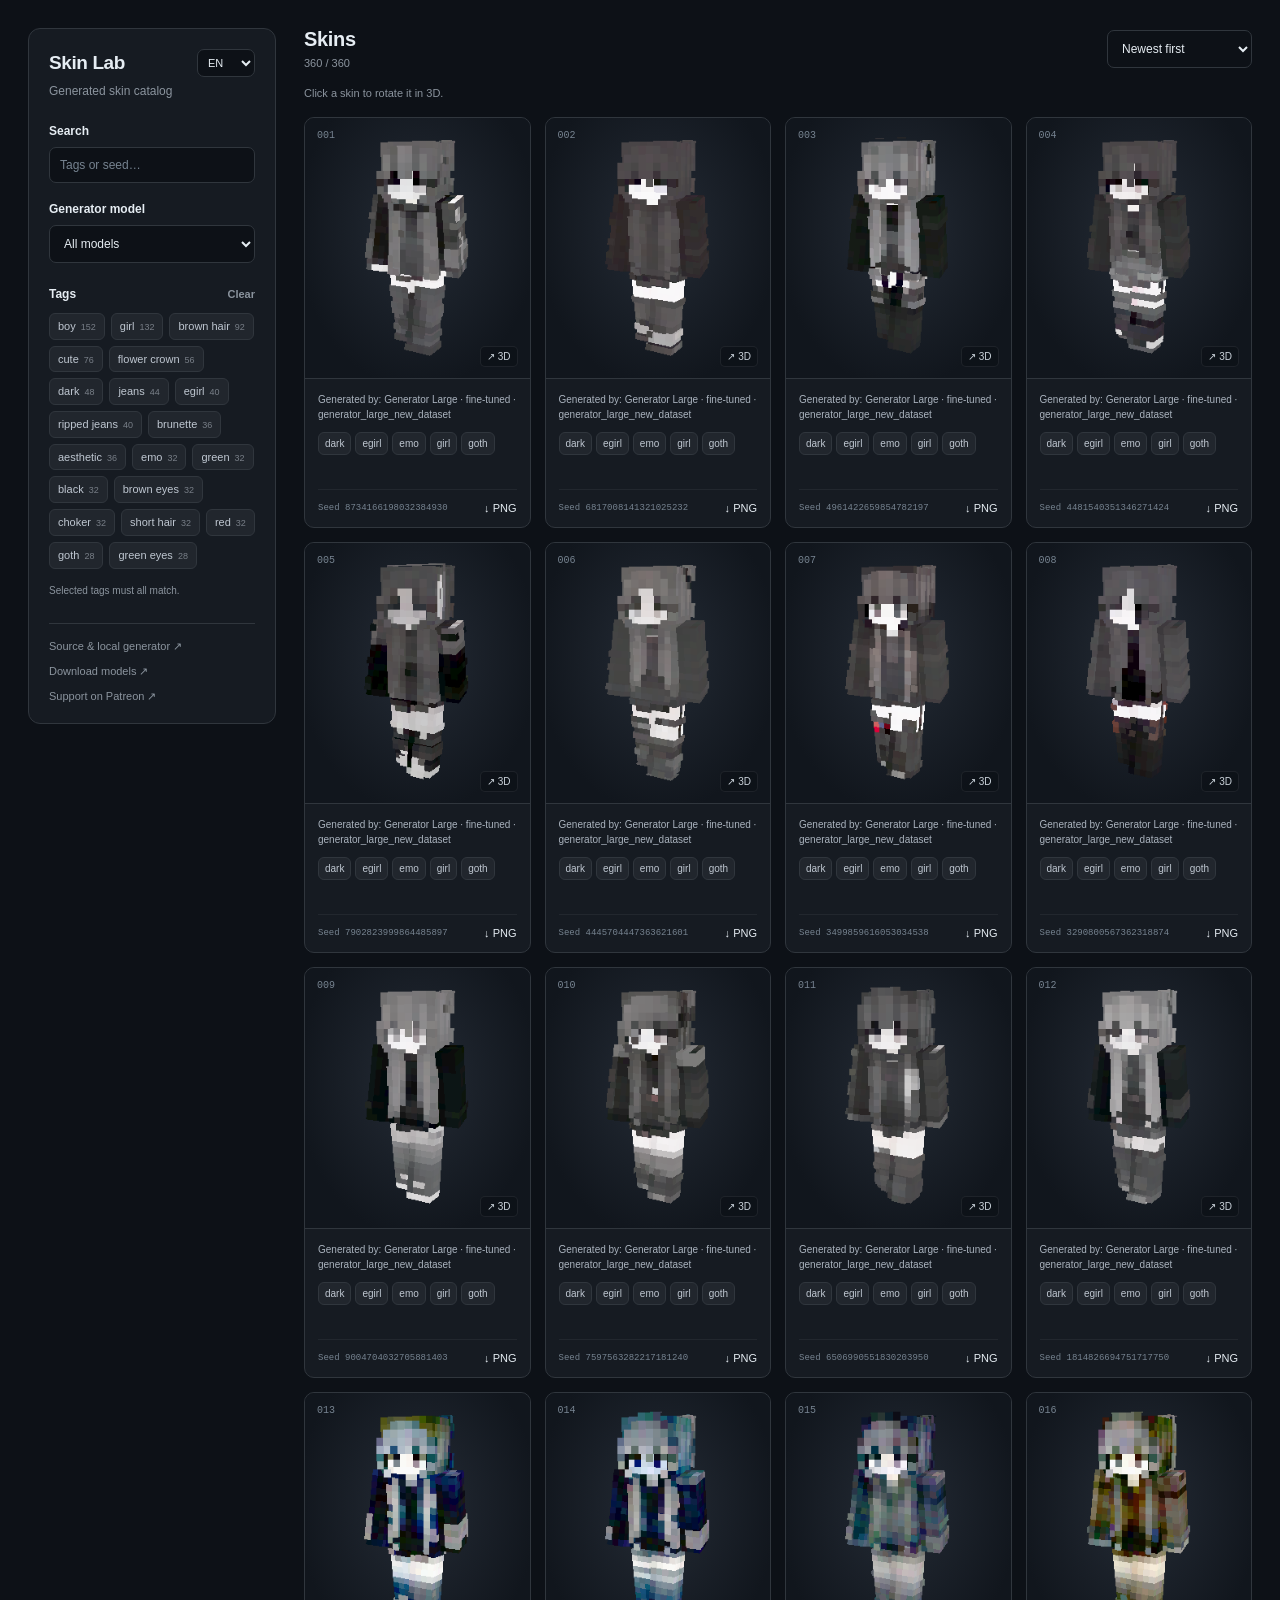
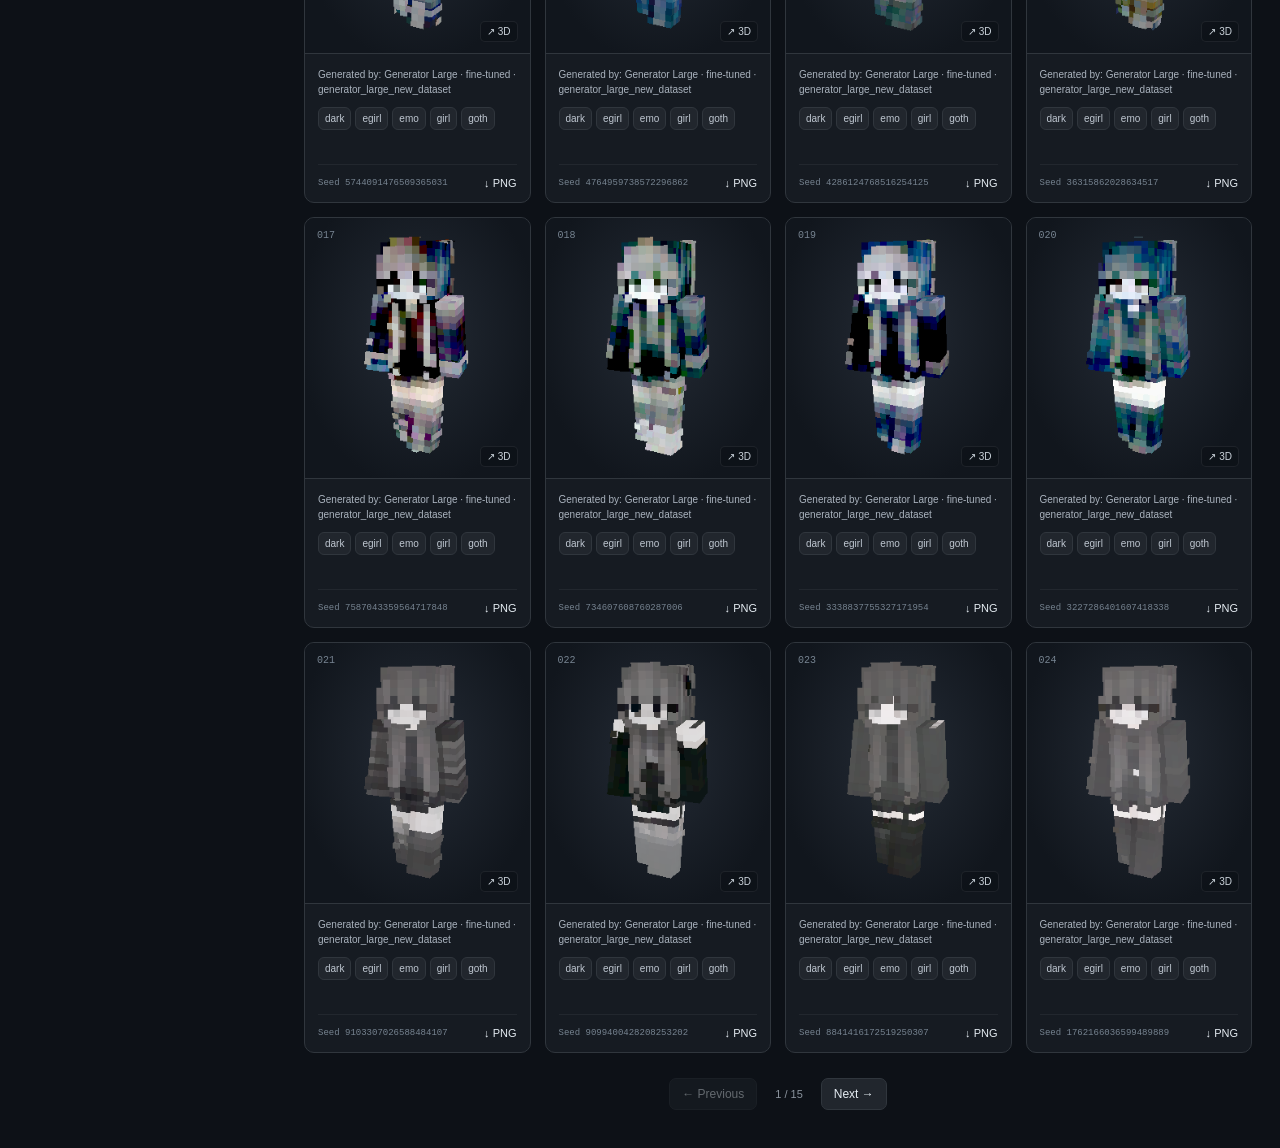
==== docs/index.html @ c84d56ad "Publish dark 3D skin catalog with tags and exact generator models" ====
<!doctype html>
<html lang="en">
<head><meta charset="utf-8"><meta name="viewport" content="width=device-width,initial-scale=1"><meta name="description" content="Browse AI-generated Minecraft skins with tags, generator model labels, interactive 3D previews and PNG downloads."><title>Skin Lab · Skin catalog</title><link rel="icon" href="favicon.svg" type="image/svg+xml"><link rel="stylesheet" href="styles.css"></head>
<body>
<main class="layout">
  <aside class="sidebar" aria-label="Catalog filters">
    <div class="title-row"><h1>Skin Lab</h1><select id="language" aria-label="Language"><option value="en">EN</option><option value="ru">RU</option></select></div>
    <p class="subtitle" data-i18n="catalog">Generated skin catalog</p>
    <label for="search" data-i18n="searchLabel">Search</label>
    <input id="search" type="search" placeholder="Tags or seed…" autocomplete="off">
    <label for="model" data-i18n="modelLabel">Generator model</label><select id="model"><option value="all">All models</option></select>
    <div class="filter-heading"><span data-i18n="tags">Tags</span><button id="clear" class="link-button" type="button" data-i18n="clear">Clear</button></div>
    <div id="active-tags" class="chips active-tags"></div>
    <div id="popular-tags" class="chips"></div>
    <p class="filter-note" data-i18n="matchAll">Selected tags must all match.</p>
    <div class="sidebar-links"><a href="https://github.com/in6283111-maker/skin-lab" target="_blank" rel="noopener" data-i18n="source">Source & local generator ↗</a><a href="https://huggingface.co/Helledery/skin-lab-models" target="_blank" rel="noopener" data-i18n="models">Download models ↗</a><a href="https://www.patreon.com/cw/ender_venom1" target="_blank" rel="noopener" data-i18n="support">Support on Patreon ↗</a></div>
  </aside>
  <section class="results" aria-label="Skins">
    <div class="toolbar"><div><h2 data-i18n="skins">Skins</h2><p id="count" role="status" aria-live="polite"></p></div><select id="sort" aria-label="Sort"><option value="newest">Newest first</option><option value="oldest">Oldest first</option></select></div>
    <p class="interaction-note" data-i18n="openHint">Click a skin to rotate it in 3D.</p>
    <div id="grid" class="grid" aria-live="polite"></div>
    <p id="empty" class="empty" hidden data-i18n="empty">No matching skins. Try different tags.</p>
    <p id="error" class="error" role="alert" hidden></p>
    <nav class="pagination" aria-label="Pagination"><button id="previous" type="button" data-i18n="previous">← Previous</button><span id="page"></span><button id="next" type="button" data-i18n="next">Next →</button></nav>
  </section>
</main>
<dialog id="viewer-dialog" aria-labelledby="viewer-title">
  <div class="modal-heading"><h2 id="viewer-title" data-i18n="preview">3D preview</h2><button id="close-viewer" type="button" aria-label="Close">×</button></div>
  <div class="modal-layout"><div id="viewer-stage"><canvas id="viewer-canvas" aria-label="Interactive 3D skin"></canvas><button id="reset-view" type="button" data-i18n="reset">↺ Reset view</button></div><section class="details"><p class="detail-label" data-i18n="generatedBy">Generated by</p><h3 id="detail-model"></h3><p class="detail-label" data-i18n="tags">Tags</p><div id="detail-tags" class="chips"></div><p class="detail-label">Seed</p><code id="detail-seed"></code><p id="detail-settings"></p><p data-i18n="rotateHint" class="hint">Drag to rotate · scroll to zoom</p><a id="detail-download" class="download" download data-i18n="download">↓ Download PNG</a></section></div>
  <p id="viewer-error" class="error" hidden></p>
</dialog>
<script src="vendor/skinview3d.bundle.min.js"></script><script src="app.js" defer></script>
</body></html>
---- docs/styles.css ----
:root{color-scheme:dark;--bg:#0d1117;--panel:#161b22;--border:#30363d;--text:#e6edf3;--muted:#8b949e}*{box-sizing:border-box}body{margin:0;background:var(--bg);color:var(--text);font:14px -apple-system,BlinkMacSystemFont,"Segoe UI",sans-serif}button,input,select{font:inherit}button,a,input,select{touch-action:manipulation}button{cursor:pointer}a{color:var(--text);text-decoration:none}a:hover{text-decoration:underline}button:disabled{opacity:.4;cursor:default}[hidden]{display:none!important}button:focus-visible,a:focus-visible,input:focus-visible,select:focus-visible{outline:2px solid #c9d1d9;outline-offset:3px}.layout{max-width:1700px;margin:auto;padding:28px;display:grid;grid-template-columns:248px minmax(0,1fr);gap:28px;align-items:start}.sidebar{position:sticky;top:28px;padding:20px;background:var(--panel);border:1px solid var(--border);border-radius:12px}.title-row{display:flex;justify-content:space-between;align-items:center;gap:12px}h1{font-size:19px;letter-spacing:-.4px;margin:0}.subtitle{font-size:12px;color:var(--muted);margin:7px 0 26px}label{display:block;font-weight:600;font-size:12px;margin:19px 0 9px}input,select{width:100%;background:#0d1117;color:var(--text);border:1px solid var(--border);border-radius:7px;padding:10px;font-size:12px}input::placeholder{color:#768390}.title-row select{width:58px;padding:6px;font-size:11px}.filter-heading{display:flex;align-items:center;justify-content:space-between;margin:24px 0 12px;font-size:12px;font-weight:600}.link-button{border:0;background:none;color:var(--muted);font-size:11px;padding:0}.link-button:hover{color:var(--text)}.chips{display:flex;flex-wrap:wrap;gap:6px}.chip{border:1px solid var(--border);background:#21262d;border-radius:6px;color:#bfc7d1;padding:5px 8px;font-size:11px;line-height:1.3}.chip:hover{border-color:#8b949e;color:#fff}.chip.selected,.active-tags .chip{background:#e6edf3;color:#161b22;border-color:#e6edf3}.chip small{font-size:9px;opacity:.55;margin-left:5px}.active-tags:not(:empty){padding-bottom:12px;margin-bottom:12px;border-bottom:1px solid var(--border)}.filter-note{font-size:10px;color:var(--muted);line-height:1.6;margin-top:14px}.sidebar-links{border-top:1px solid var(--border);margin-top:24px;padding-top:16px;display:grid;gap:12px;font-size:11px;color:var(--muted)}.sidebar-links a{color:var(--muted)}.sidebar-links a:hover{color:var(--text)}.toolbar{display:flex;align-items:center;justify-content:space-between;gap:20px}.toolbar h2{font-size:20px;margin:0;letter-spacing:-.3px}.toolbar p{font-size:11px;color:var(--muted);margin:6px 0 0}.toolbar select{width:145px}.interaction-note{font-size:11px;color:var(--muted);margin:18px 0}.grid{display:grid;grid-template-columns:repeat(4,minmax(0,1fr));gap:14px}.card{border:1px solid var(--border);border-radius:10px;background:var(--panel);overflow:hidden;min-width:0;transition:border-color .15s}.card:hover{border-color:#7d8590}.preview-button{border:0;padding:0;display:block;width:100%;position:relative;height:260px;background:radial-gradient(ellipse at 50% 43%,#242b35,#11161d 76%);overflow:hidden}.preview-button img{width:100%;height:100%;object-fit:contain;display:block}.preview-button img:not([src]){visibility:hidden}.preview-button .number{position:absolute;top:12px;left:12px;color:#768390;font:10px Consolas,monospace;z-index:1}.preview-button .view-mark{position:absolute;bottom:11px;right:12px;color:#c9d1d9;background:#0d1117aa;border:1px solid #ffffff12;border-radius:5px;font-size:10px;padding:4px 6px;z-index:1}.preview-button.loading::after{content:"";position:absolute;top:45%;left:calc(50% - 9px);width:18px;height:18px;border:2px solid #30363d;border-top-color:#c9d1d9;border-radius:50%;animation:spin .8s linear infinite}@keyframes spin{to{transform:rotate(360deg)}}.card-body{padding:13px;border-top:1px solid var(--border)}.model-name{font-size:10px;color:#aab3be;min-height:28px;margin:0 0 10px;line-height:1.5}.card-tags{min-height:45px;align-content:start;gap:4px}.card-tags .chip{font-size:10px;padding:4px 6px}.card-footer{display:flex;justify-content:space-between;align-items:center;gap:8px;margin-top:12px;padding-top:12px;border-top:1px solid #30363d77}.seed-short{color:#768390;font:9px Consolas,monospace;overflow:hidden;text-overflow:ellipsis;white-space:nowrap}.card-download{font-size:11px;white-space:nowrap;color:#e6edf3}.pagination{display:flex;align-items:center;justify-content:center;gap:18px;margin:25px 0 10px}.pagination button,.secondary{border:1px solid var(--border);border-radius:7px;background:#21262d;color:var(--text);padding:8px 12px;font-size:12px}.pagination span{font-size:11px;color:var(--muted)}.empty{padding:80px 20px;text-align:center;color:var(--muted);font-size:13px}.error{padding:12px;color:#ffa198;font-size:12px;line-height:1.6}dialog{width:min(900px,calc(100vw - 28px));max-height:94dvh;padding:0;background:var(--panel);border:1px solid #484f58;border-radius:14px;color:var(--text);box-shadow:0 28px 100px #0009}dialog::backdrop{background:#010409c9;backdrop-filter:blur(5px)}.modal-heading{display:flex;align-items:center;justify-content:space-between;padding:16px 20px;border-bottom:1px solid var(--border)}.modal-heading h2{font-size:15px;margin:0}.modal-heading button{font-size:25px;background:none;border:0;color:var(--muted);line-height:1}.modal-layout{display:grid;grid-template-columns:minmax(0,1.25fr) minmax(0,1fr)}#viewer-stage{position:relative;min-width:0;height:520px;background:radial-gradient(ellipse at 50% 40%,#262e38,#0f141b 85%)}#viewer-canvas{display:block;width:100%;height:100%;touch-action:none}#reset-view{position:absolute;bottom:16px;left:50%;transform:translateX(-50%);border:1px solid #484f58;background:#0d1117bb;color:#c9d1d9;border-radius:6px;padding:7px 10px;font-size:11px;white-space:nowrap}.details{padding:26px 22px}.detail-label{text-transform:uppercase;letter-spacing:1px;font-size:9px;color:var(--muted);margin:0 0 9px}.details h3{font-size:17px;line-height:1.5;margin:0 0 27px}.details .chips{margin-bottom:24px}.details code{font-size:12px;overflow-wrap:anywhere;color:#c9d1d9}#detail-settings{font-size:11px;color:var(--muted);margin:18px 0 24px;line-height:1.8}.hint{font-size:11px;color:var(--muted);line-height:1.7}.download{display:block;text-align:center;padding:12px;margin-top:24px;color:#0d1117;background:#e6edf3;border:1px solid #fff;border-radius:7px;font-size:12px;font-weight:600}.download:hover{background:#fff;text-decoration:none}.texture-fallback{object-fit:contain!important;image-rendering:pixelated;padding:55px}@media(min-width:1550px){.grid{grid-template-columns:repeat(5,minmax(0,1fr))}}@media(max-width:1200px){.layout{grid-template-columns:220px minmax(0,1fr);padding:20px;gap:20px}.grid{grid-template-columns:repeat(3,minmax(0,1fr))}}@media(max-width:900px){.layout{grid-template-columns:200px minmax(0,1fr);padding:16px;gap:16px}.sidebar{padding:16px;top:16px}.grid{grid-template-columns:repeat(2,minmax(0,1fr))}.preview-button{height:270px}.card-body{padding:11px}}@media(max-width:650px){.layout{grid-template-columns:1fr;padding:14px;gap:24px}.sidebar{position:static;padding:18px}.subtitle{margin-bottom:18px}.sidebar-links{display:flex;flex-wrap:wrap;gap:12px}.preview-button{height:250px}.model-name{min-height:31px}.modal-layout{grid-template-columns:1fr}#viewer-stage{height:350px}.details{padding:20px}.details h3{margin-bottom:18px}.details .chips{margin-bottom:18px}.filter-note{margin-bottom:0}.card-tags{min-height:62px}}@media(prefers-reduced-motion:reduce){.preview-button.loading::after{animation:none}.card{transition:none}}
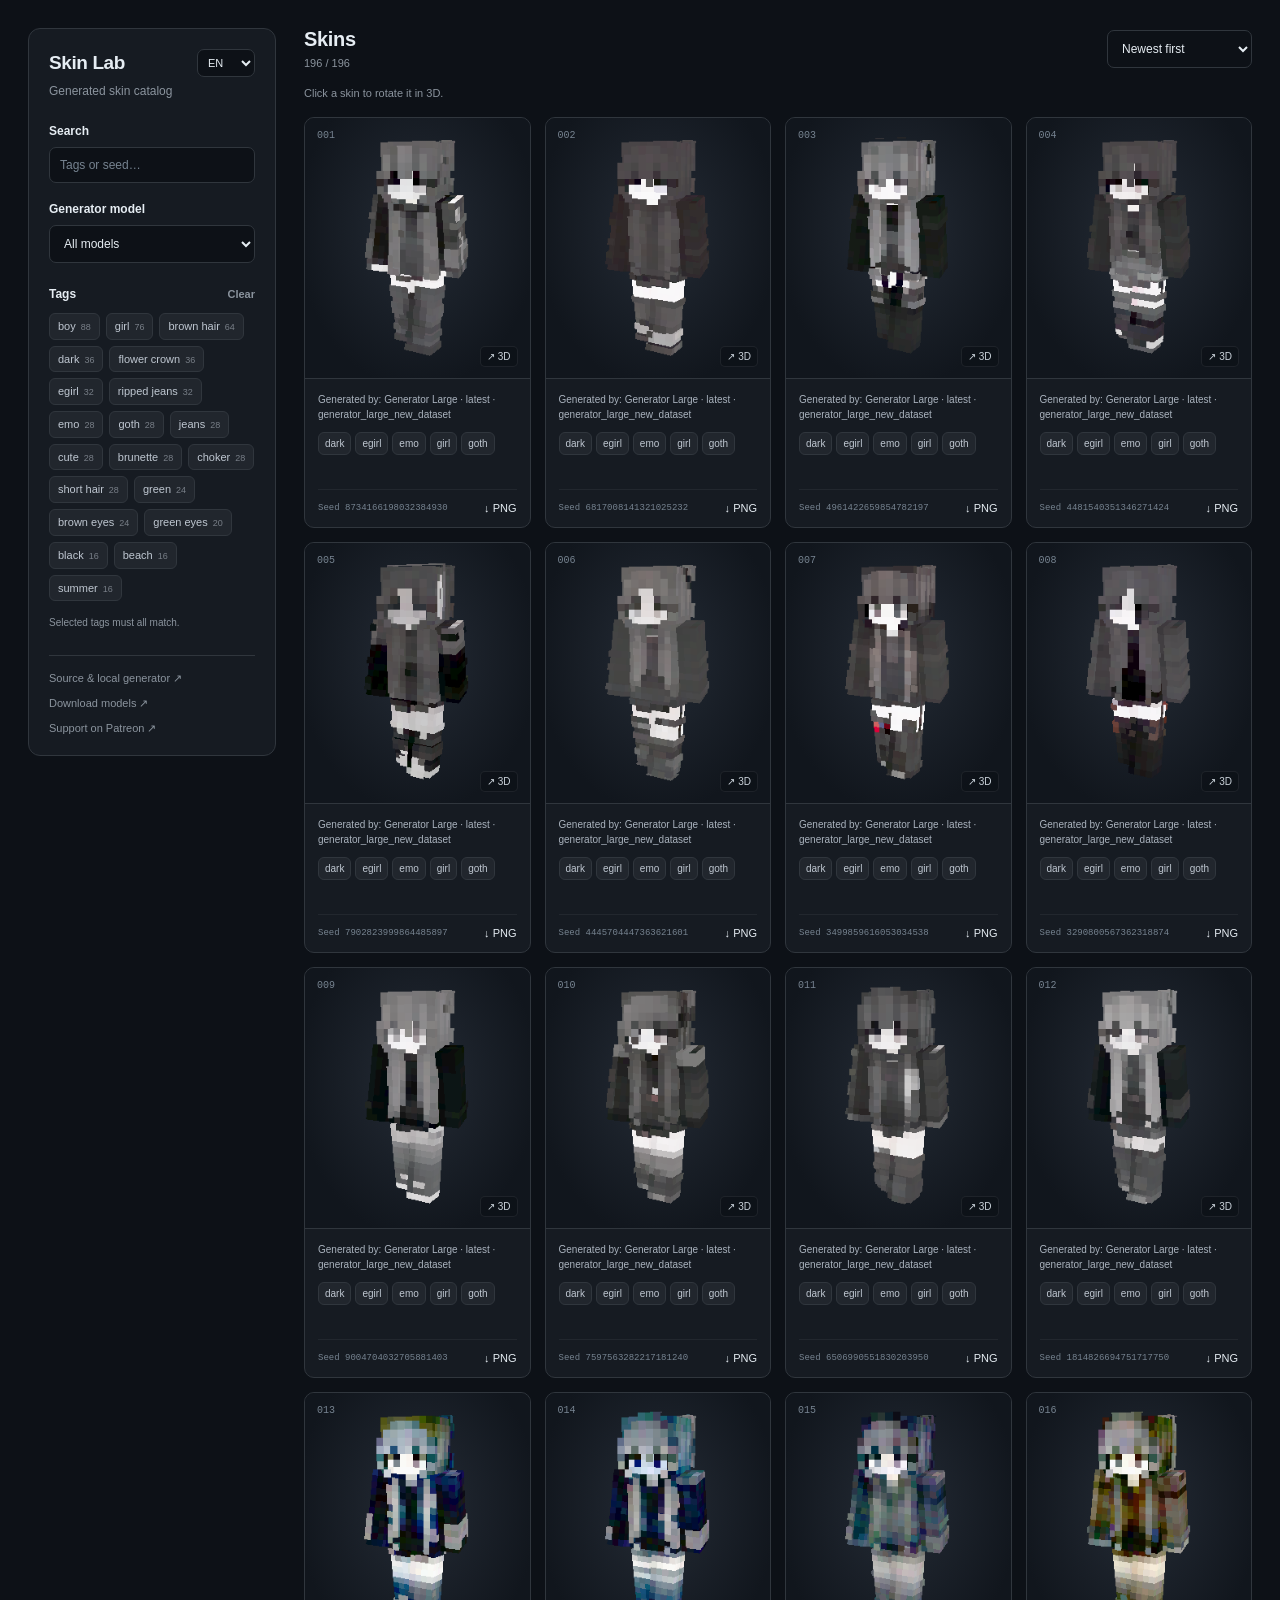
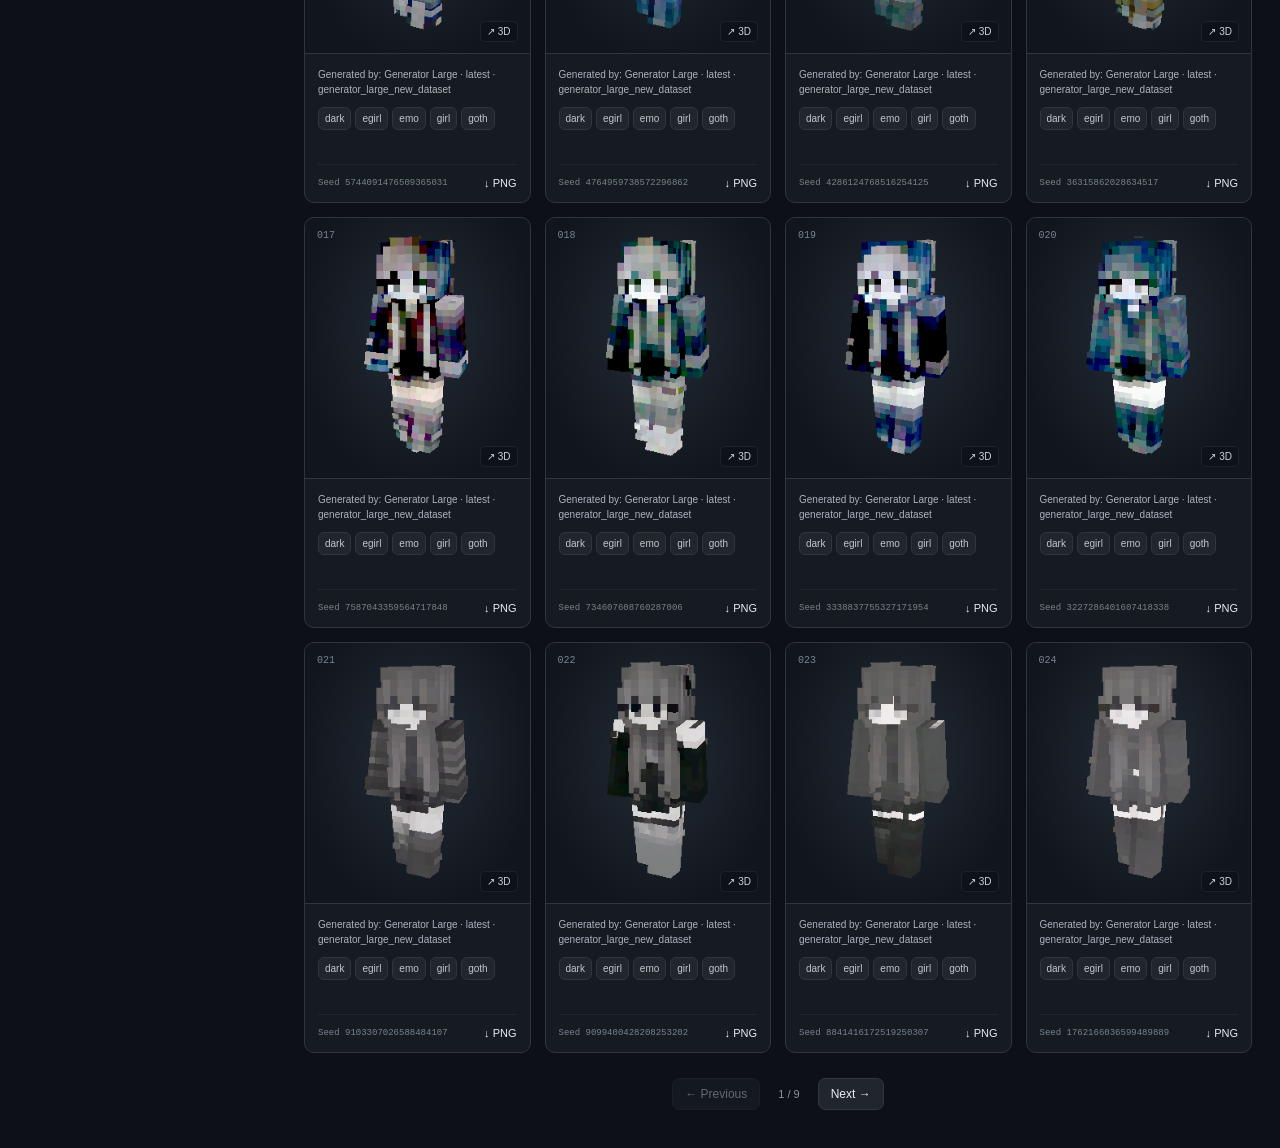
==== commit 0769726b: "Keep only latest public generator; update defaults, gallery and bilingual guides" ====
--- a/docs/index.html
+++ b/docs/index.html
@@ -13,7 +13,7 @@
     <div id="active-tags" class="chips active-tags"></div>
     <div id="popular-tags" class="chips"></div>
     <p class="filter-note" data-i18n="matchAll">Selected tags must all match.</p>
-    <div class="sidebar-links"><a href="https://github.com/in6283111-maker/skin-lab" target="_blank" rel="noopener" data-i18n="source">Source & local generator ↗</a><a href="https://huggingface.co/Helledery/skin-lab-models" target="_blank" rel="noopener" data-i18n="models">Download models ↗</a><a href="https://www.patreon.com/cw/ender_venom1" target="_blank" rel="noopener" data-i18n="support">Support on Patreon ↗</a></div>
+    <div class="sidebar-links"><a href="https://github.com/in6283111-maker/skin-lab" target="_blank" rel="noopener" data-i18n="source">Source & local generator ↗</a><a href="https://huggingface.co/ender-venom1/skin-lab-models" target="_blank" rel="noopener" data-i18n="models">Download models ↗</a><a href="https://www.patreon.com/cw/ender_venom1" target="_blank" rel="noopener" data-i18n="support">Support on Patreon ↗</a></div>
   </aside>
   <section class="results" aria-label="Skins">
     <div class="toolbar"><div><h2 data-i18n="skins">Skins</h2><p id="count" role="status" aria-live="polite"></p></div><select id="sort" aria-label="Sort"><option value="newest">Newest first</option><option value="oldest">Oldest first</option></select></div>
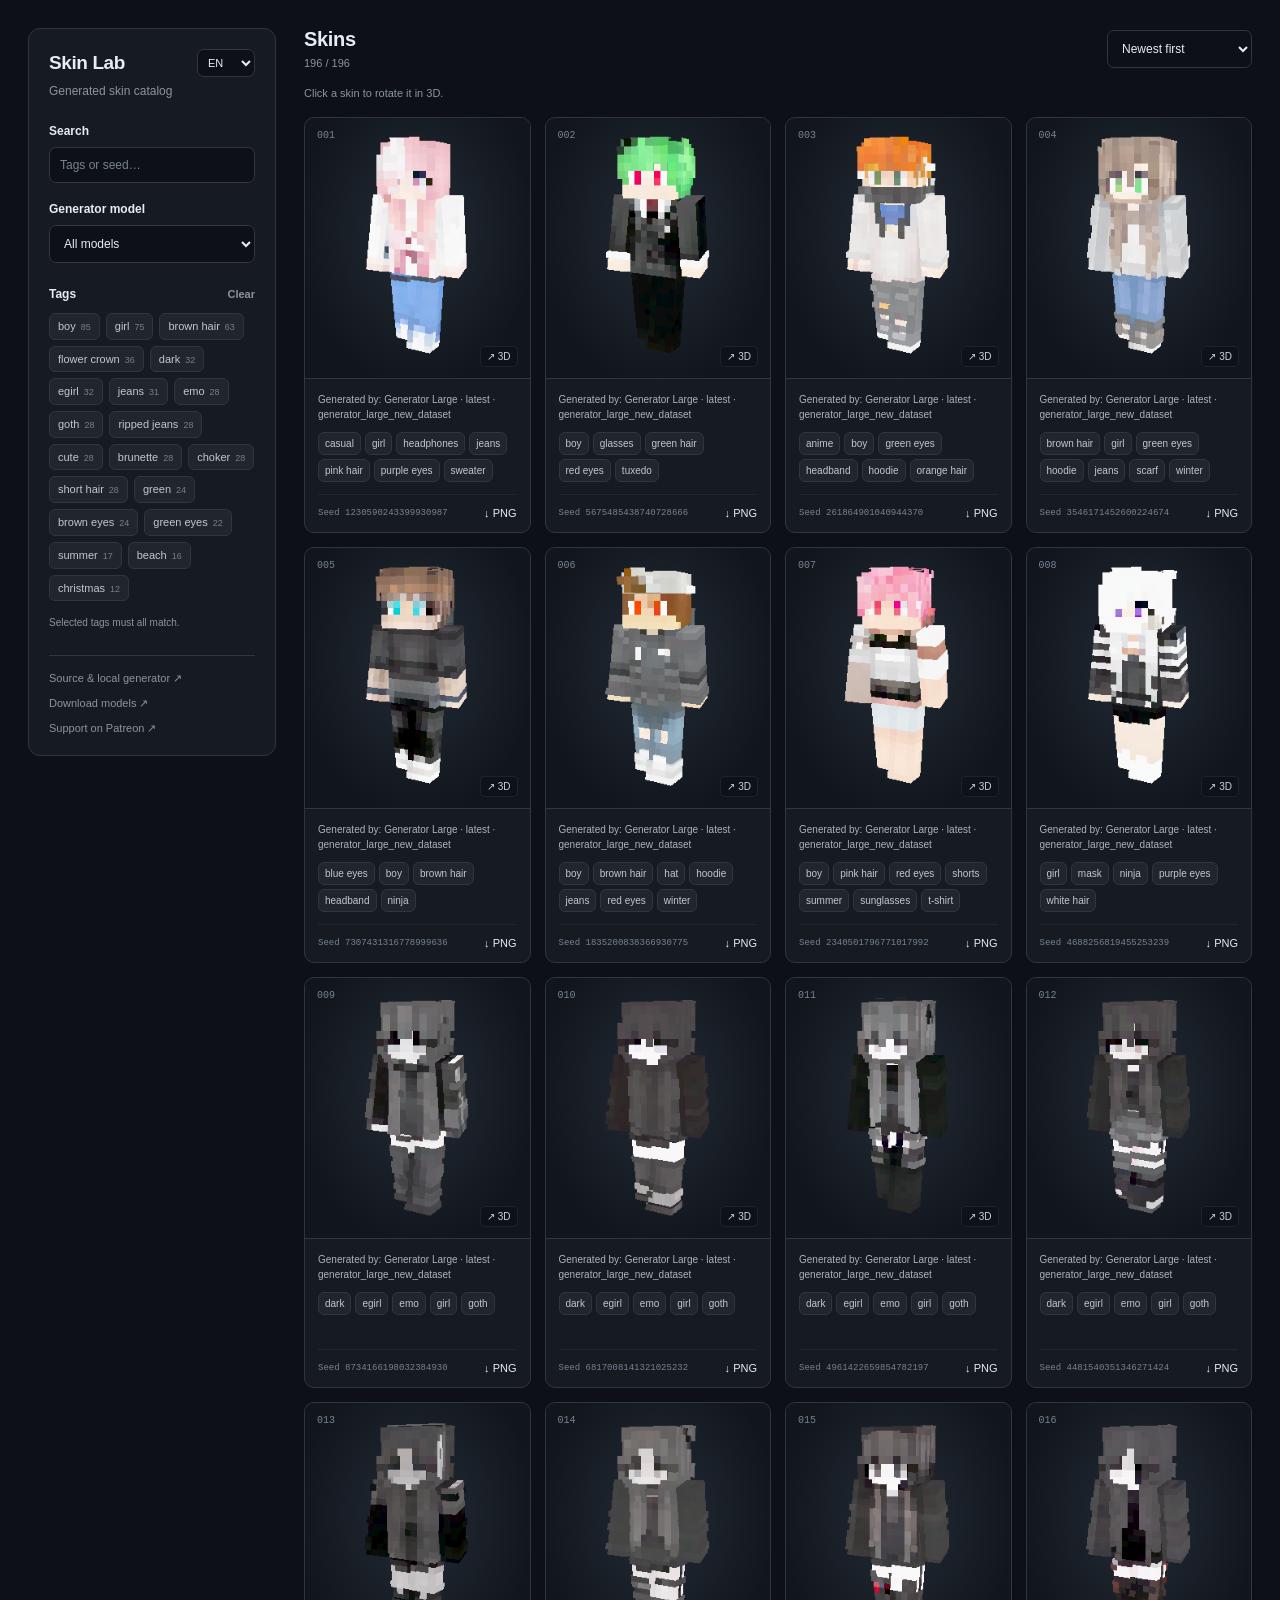
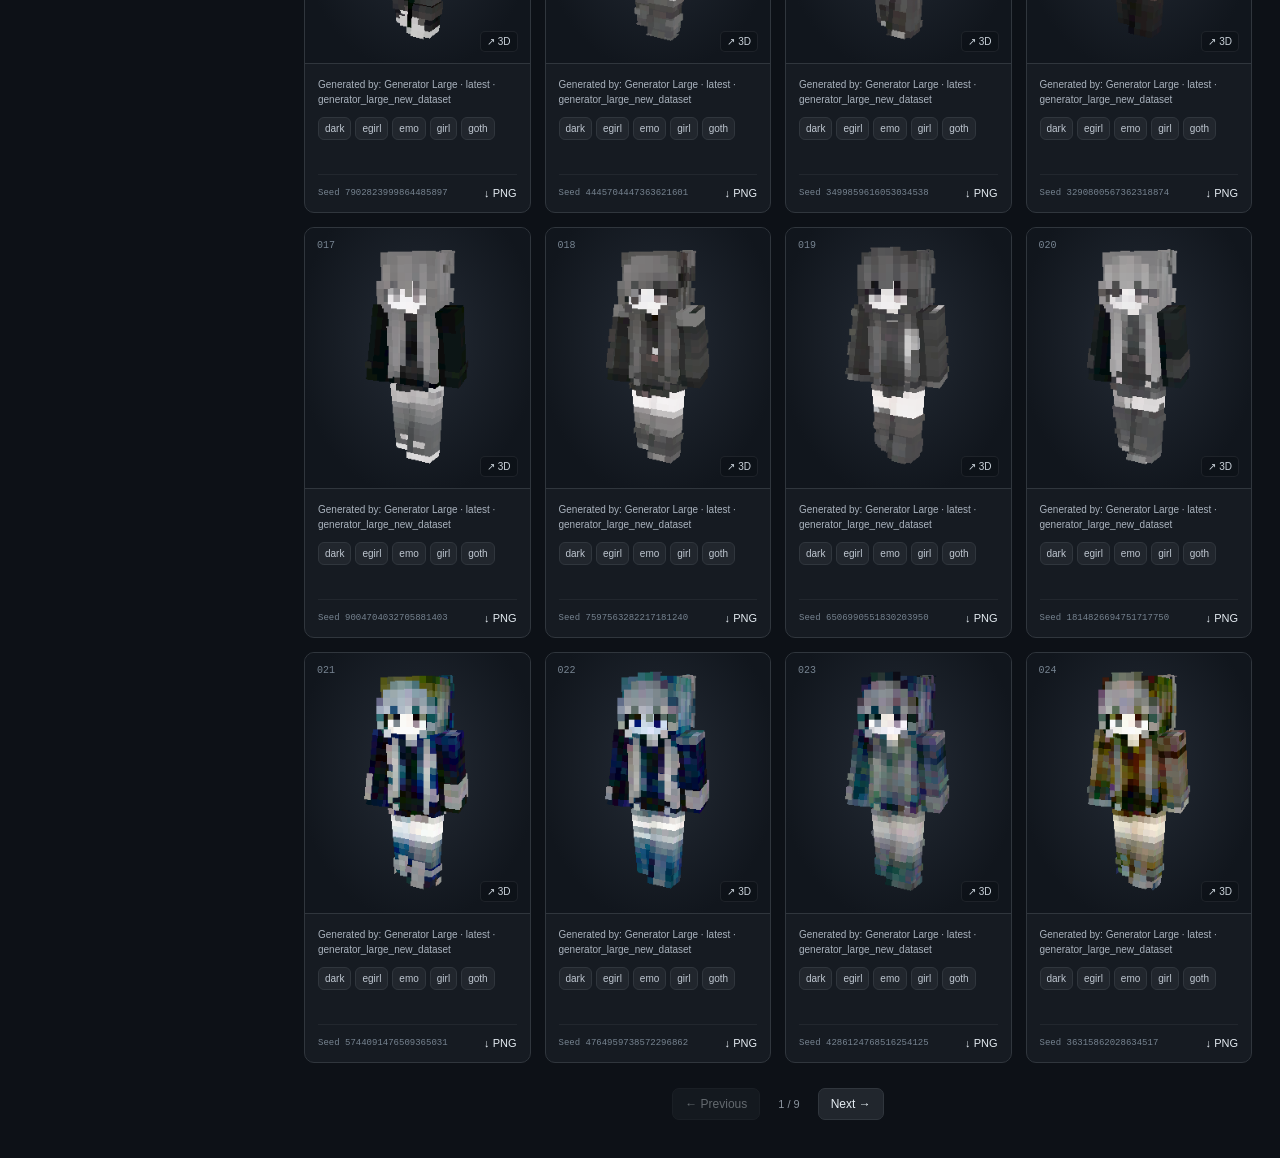
==== commit 5729252a: "Refresh cached gallery script when enabling live batch updates" ====
--- a/docs/index.html
+++ b/docs/index.html
@@ -29,5 +29,5 @@
   <div class="modal-layout"><div id="viewer-stage"><canvas id="viewer-canvas" aria-label="Interactive 3D skin"></canvas><button id="reset-view" type="button" data-i18n="reset">↺ Reset view</button></div><section class="details"><p class="detail-label" data-i18n="generatedBy">Generated by</p><h3 id="detail-model"></h3><p class="detail-label" data-i18n="tags">Tags</p><div id="detail-tags" class="chips"></div><p class="detail-label">Seed</p><code id="detail-seed"></code><p id="detail-settings"></p><p data-i18n="rotateHint" class="hint">Drag to rotate · scroll to zoom</p><a id="detail-download" class="download" download data-i18n="download">↓ Download PNG</a></section></div>
   <p id="viewer-error" class="error" hidden></p>
 </dialog>
-<script src="vendor/skinview3d.bundle.min.js"></script><script src="app.js" defer></script>
+<script src="vendor/skinview3d.bundle.min.js"></script><script src="app.js?v=catalog-batch-1" defer></script>
 </body></html>
